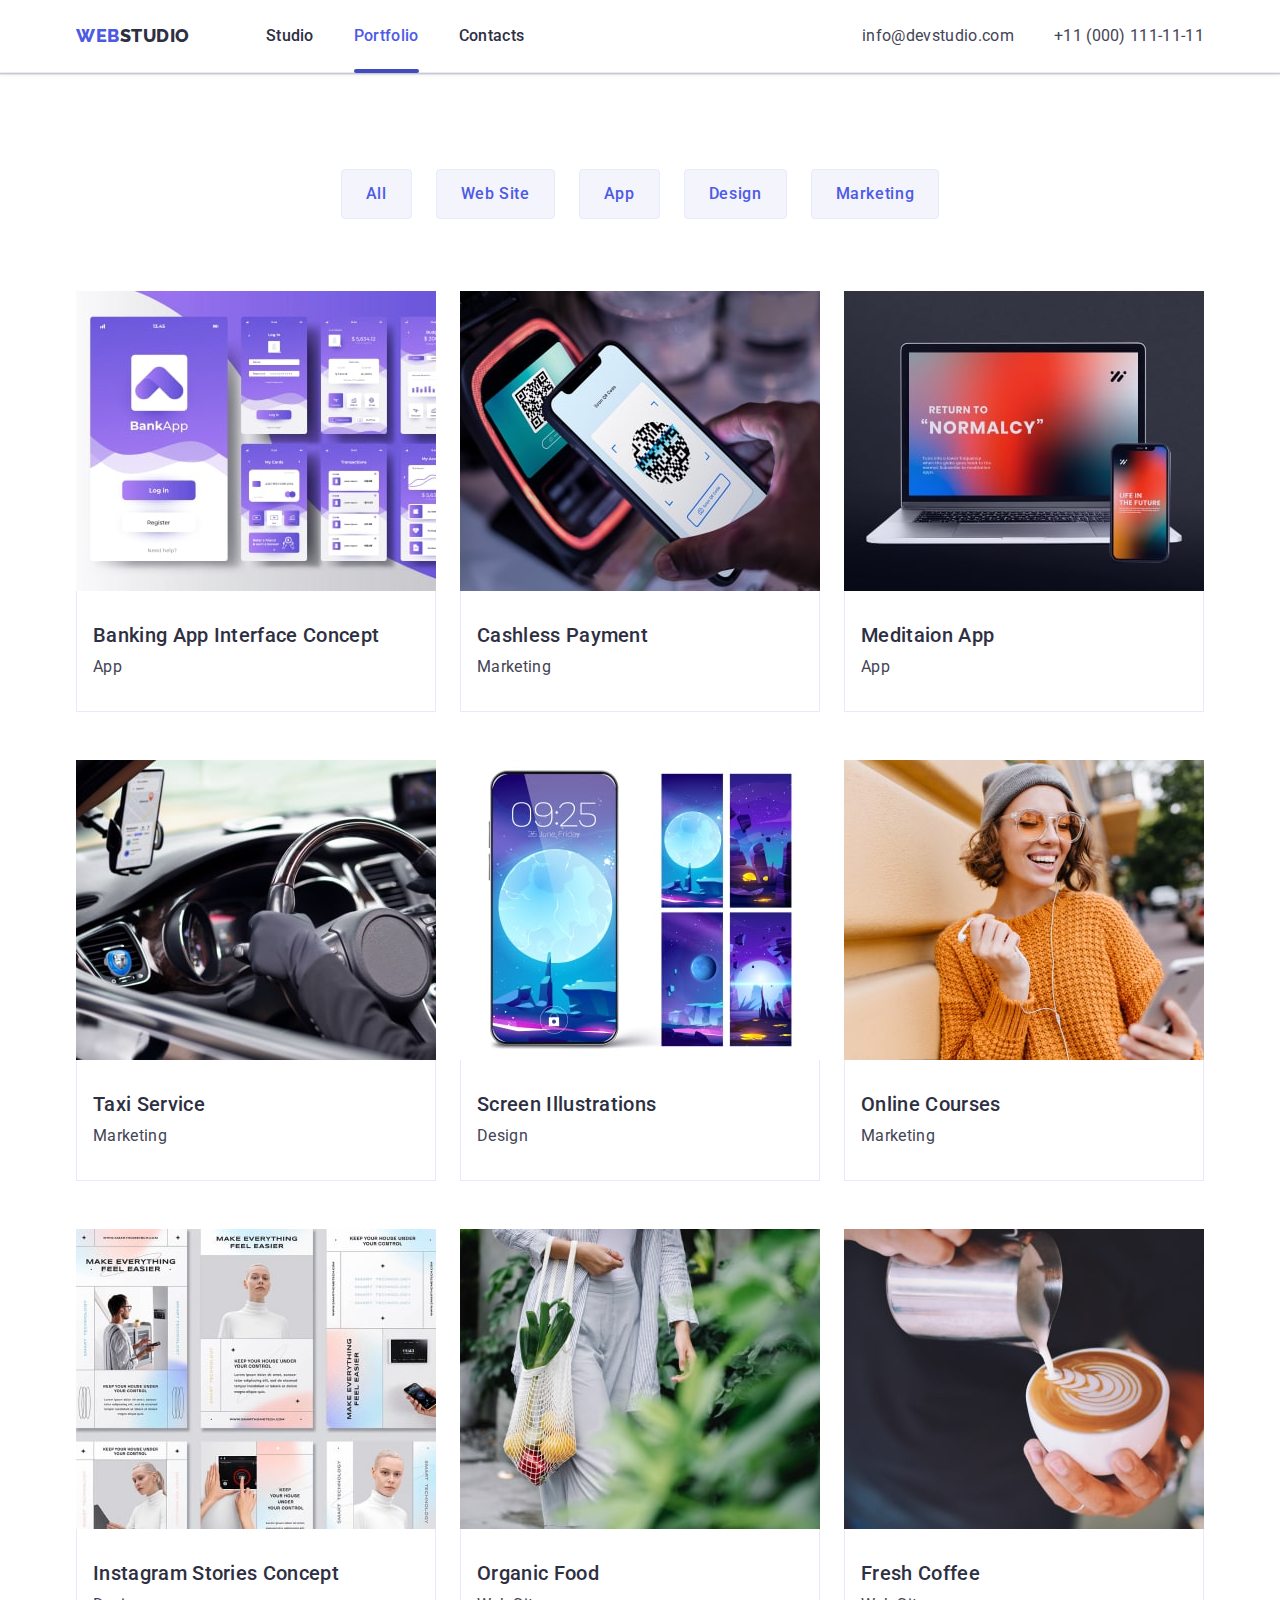
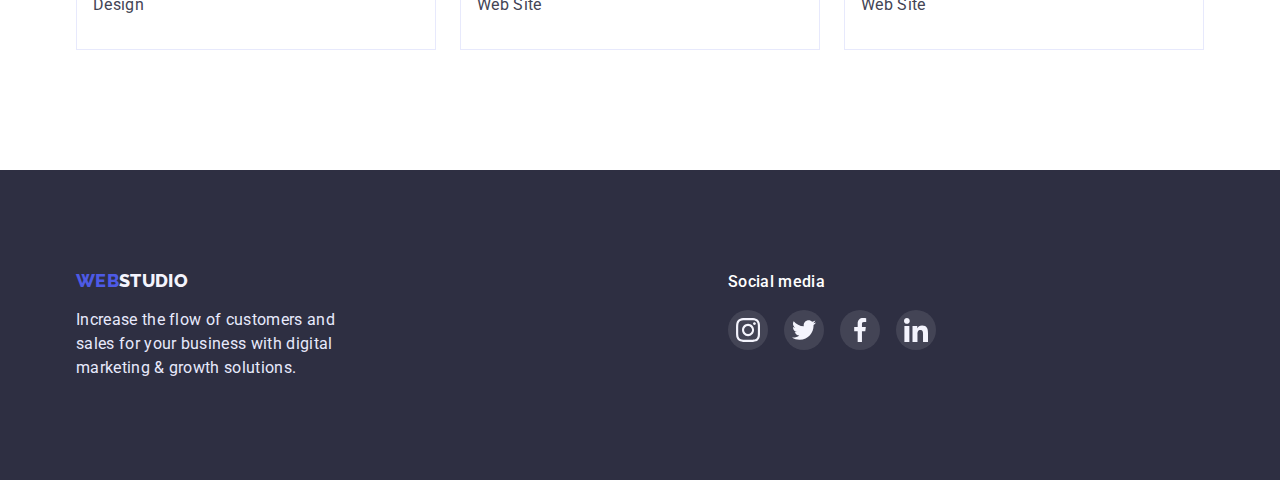
==== portfolio.html @ a4c5fa9a "Initial commit" ====
<!DOCTYPE html>
<html lang="en">

<head>
    <meta charset="UTF-8">
    <meta http-equiv="X-UA-Compatible" content="IE=edge">
    <meta name="viewport" content="width=device-width, initial-scale=1.0">
    <title>Portfolio</title>
    <link rel="preconnect" href="https://fonts.googleapis.com">
    <link rel="preconnect" href="https://fonts.gstatic.com" crossorigin>
    <link
        href="https://fonts.googleapis.com/css2?family=Raleway:wght@800&family=Roboto:wght@400;500;700;900&display=swap"
        rel="stylesheet">
    <link rel="stylesheet"
        href="https://cdnjs.cloudflare.com/ajax/libs/modern-normalize/1.1.0/modern-normalize.min.css">
    <link rel="stylesheet" href="./css/styles.css">
</head>

<body>
    <!-- Header -->
    <header class="header">
        <div class="conteiner page-headrer-conteiner">
            <nav class="header-navigation"><a class="link header-logo" href="./index.html"><span
                        class="first-logo">Web</span><span class="second-logo">Studio</span></a>
                <ul class="list header-list">
                    <li><a class="link header-link" href="./index.html">Studio</a></li>
                    <li><a class="link header-link current" href="">Portfolio</a></li>
                    <li><a class="link header-link" href="">Contacts</a></li>
                </ul>
            </nav>
            <address>
                <ul class="list contacts page-address-conteiner">
                    <li><a class="link contacts-mail" href="mailto:info@devstudio.com">info@devstudio.com</a></li>
                    <li><a class="link contacts-tel" href="tel:+110001111111">+11 (000) 111-11-11</a></li>

                </ul>
            </address>
        </div>
    </header>
    <!-- /Header -->

    <main>
        <section class="section-portfolio">
            <div class="conteiner">
                <h1 class="visually-hidden">Portfolio</h1>

                <!-- Navigation filter -->
                <ul class="list filter-list">
                    <li><button class="filter-btn btn-activ" type="button">All</button></li>
                    <li><button class="filter-btn" type="button">Web Site</button></li>
                    <li><button class="filter-btn" type="button">App</button></li>
                    <li><button class="filter-btn" type="button">Design</button></li>
                    <li><button class="filter-btn" type="button">Marketing</button></li>
                </ul>

                <!-- /Navigation filter -->

                <!-- Portfolio -->


                <ul class="list cards-wrapper">
                    <li>
                        <a class="link link-wrapper" href="">
                            <div class="link-wrapper-overley"> <img src="./images/portfolio1.jpg"
                                    alt="Banking App Interface " width="360" height="300">
                                <p class="overley">14 Stylish and User-Friendly App Design Concepts · Task Manager App ·
                                    Calorie Tracker
                                    App · Exotic Fruit Ecommerce App · Cloud Storage App</p>
                            </div>

                            <div class="border">
                                <h2 class="title-list">Banking App Interface Concept</h2>
                                <p class="text-list">App</p>

                            </div>
                        </a>
                    </li>
                    <li>
                        <a class="link link-wrapper" href="">
                            <div class="link-wrapper-overley"> <img src="./images/portfolio2.jpg" alt="Cashless Payment"
                                    width="360" height="300">
                                <p class="overley">14 Stylish and User-Friendly App Design Concepts · Task Manager App ·
                                    Calorie Tracker
                                    App · Exotic Fruit Ecommerce App · Cloud Storage App</p>
                            </div>
                            <div class="border">
                                <h2 class="title-list">Cashless Payment</h2>
                                <p class="text-list">Marketing</p>

                            </div>
                        </a>
                    </li>
                    <li>
                        <a class="link link-wrapper" href="">
                            <div class="link-wrapper-overley"> <img src="./images/portfolio3.jpg" alt="Meditaion App"
                                    width="360" height="300">
                                <p class="overley">14 Stylish and User-Friendly App Design Concepts · Task Manager App ·
                                    Calorie Tracker
                                    App · Exotic Fruit Ecommerce App · Cloud Storage App</p>
                            </div>
                            <div class="border">
                                <h2 class="title-list">Meditaion App</h2>
                                <p class="text-list">App</p>

                            </div>
                        </a>
                    </li>
                    <li>
                        <a class="link link-wrapper" href="">
                            <div class="link-wrapper-overley"> <img src="./images/portfolio4.jpg" alt="Taxi Service"
                                    width="360" height="300">
                                <p class="overley">14 Stylish and User-Friendly App Design Concepts · Task Manager App ·
                                    Calorie Tracker
                                    App · Exotic Fruit Ecommerce App · Cloud Storage App</p>
                            </div>
                            <div class="border">
                                <h2 class="title-list">Taxi Service</h2>
                                <p class="text-list">Marketing</p>

                            </div>
                        </a>
                    </li>
                    <li>
                        <a class="link link-wrapper" href="">
                            <div class="link-wrapper-overley"> <img src="./images/portfolio5.jpg"
                                    alt="Screen Illustrations" width="360" height="300">
                                <p class="overley">14 Stylish and User-Friendly App Design Concepts · Task Manager App ·
                                    Calorie Tracker
                                    App · Exotic Fruit Ecommerce App · Cloud Storage App</p>
                            </div>
                            <div class="border">
                                <h2 class="title-list">Screen Illustrations</h2>
                                <p class="text-list">Design</p>

                            </div>
                        </a>
                    </li>
                    <li>
                        <a class="link link-wrapper" href="">
                            <div class="link-wrapper-overley"> <img src="./images/portfolio6.jpg" alt="Online Courses"
                                    width="360" height="300">
                                <p class="overley">14 Stylish and User-Friendly App Design Concepts · Task Manager App ·
                                    Calorie Tracker
                                    App · Exotic Fruit Ecommerce App · Cloud Storage App</p>
                            </div>
                            <div class="border">
                                <h2 class="title-list">Online Courses</h2>
                                <p class="text-list">Marketing</p>

                            </div>
                        </a>
                    </li>
                    <li>
                        <a class="link link-wrapper" href="">
                            <div class="link-wrapper-overley"> <img src="./images/portfolio7.jpg"
                                    alt="Instagram Stories Concept" width="360" height="300">
                                <p class="overley">14 Stylish and User-Friendly App Design Concepts · Task Manager App ·
                                    Calorie Tracker
                                    App · Exotic Fruit Ecommerce App · Cloud Storage App</p>
                            </div>
                            <div class="border">
                                <h2 class="title-list">Instagram Stories Concept</h2>
                                <p class="text-list">Design</p>

                            </div>
                        </a>
                    </li>
                    <li>
                        <a class="link link-wrapper" href="">
                            <div class="link-wrapper-overley"> <img src="./images/portfolio8.jpg" alt="Organic Food"
                                    width="360" height="300">
                                <p class="overley">14 Stylish and User-Friendly App Design Concepts · Task Manager App ·
                                    Calorie Tracker
                                    App · Exotic Fruit Ecommerce App · Cloud Storage App</p>
                            </div>
                            <div class="border">
                                <h2 class="title-list">Organic Food</h2>
                                <p class="text-list">Web Site</p>

                            </div>
                        </a>
                    </li>
                    <li>
                        <a class="link link-wrapper" href="">
                            <div class="link-wrapper-overley"><img src="./images/portfolio9.jpg" alt="Fresh Coffee"
                                    width="360" height="300">
                                <p class="overley">14 Stylish and User-Friendly App Design Concepts · Task Manager App ·
                                    Calorie Tracker
                                    App · Exotic Fruit Ecommerce App · Cloud Storage App</p>
                            </div>
                            <div class="border">
                                <h2 class="title-list">Fresh Coffee</h2>
                                <p class="text-list">Web Site</p>

                            </div>
                        </a>
                    </li>
                </ul>
            </div>
        </section>

    </main>

    <!-- footer -->
    <footer class="footer">
        <div class="conteiner footer-box">
            <div class="conteiner footer-conteiner">
                <a class="link footer-link" href="./index.html"><span class="first-logo">Web</span>Studio</a>
                <p class="footer-text">Increase the flow of customers and sales for your business with digital marketing
                    &
                    growth solutions.</p>
            </div>


            <div class="conteiner social-section">

                <h4 class="social-text">Social media</h4>

                <ul class="list social-list">
                    <li><a class="social-link social-item" href=""><svg width="24" height="24">
                                <use href="./images/symbol-defs.svg#icon-instagram"></use>
                            </svg></a></li>
                    <li><a class="social-link social-item" href=""><svg width="24" height="24">
                                <use href="./images/symbol-defs.svg#icon-twitter"></use>
                            </svg></a></li>
                    <li><a class="social-link social-item" href=""><svg width="24" height="24">
                                <use href="./images/symbol-defs.svg#icon-facebook"></use>
                            </svg></a></li>
                    <li><a class="social-link social-item" href=""><svg width="24" height="24">
                                <use href="./images/symbol-defs.svg#icon-linkedin"></use>
                            </svg></a></li>
                </ul>

            </div>
        </div>
    </footer>
    <!-- /footer -->

</body>

</html>
---- css/styles.css ----
:root {
    --primery-text-color: #434455;
    --title-text-color: #2E2F42;
    --accent-color: #4D5AE5;
    --second-accent-color: #404BBF;
    --o-transition: 250ms cubic-bezier(0.4, 0, 0.2, 1);
}

body {
    font-family: 'Roboto', sans-serif;
    font-size: 16px;
    line-height: 1.5;
    letter-spacing: 0.02em;
    background-color: #ffffff;
    color: var(--primery-text-color);
}

.conteiner {
    max-width: 1158px;
    padding: 0 15px;
    margin: 0 auto;
}

.section {
    padding-top: 120px;
    padding-bottom: 120px;

}


/* -----------------Сброс--------------- */

h1,
h2,
h3,
h4,
p,
ul {
    margin-top: 0;
    margin-bottom: 0;
}

ul {
    padding-left: 0;
}

img {
    display: block;
    max-width: 100%;
    height: auto;
}

.list {
    list-style: none;
}

.link {
    text-decoration: none;
    font-style: normal;
}



/*------------------Header------------------ */
.header {
    padding-top: 24px;
    padding-bottom: 24px;
    border-bottom: 1px solid #E7E9FC;
    box-shadow: 0px 2px 1px rgba(46, 47, 66, 0.08), 0px 1px 1px rgba(46, 47, 66, 0.16), 0px 1px 6px rgba(46, 47, 66, 0.08);
}

.page-headrer-conteiner {
    display: flex;
    align-items: center;
    justify-content: space-between;
}


.header-logo {
    text-transform: uppercase;
    font-family: 'Raleway';
    font-weight: 800;
    font-size: 18px;
    line-height: 1.3;
    letter-spacing: 0.03em;

    margin-right: 76px;
}

.header-navigation {
    color: var(--title-text-color);
    font-weight: 500;

    display: flex;
}


.header-link {
    transition: color var(--second-accent-color);
}
.second-logo {
    color: var(--title-text-color);
}

.page-address-conteiner {
    display: flex;
    align-items: center;
    gap: 40px;

}


.contacts-mail,
.contacts-tel {
    color: var(--primery-text-color);
    transition: color var(--o-transition);
}

.header-logo:hover,
.header-logo:focus,
.header-link:hover,
.header-link:focus,
.contacts-mail:hover,
.contacts-mail:focus,
.contacts-tel:hover,
.contacts-tel:focus {
    color: var(--second-accent-color);
}

.header-list {
    display: flex;
    gap: 40px;
    align-items: center;

}

.header-link {
    font-weight: 500;
    color: var(--title-text-color);
    transition: color var(--o-transition);
}



.first-logo,
.current {
    color: var(--accent-color);

}

.current {
    position: relative;

}

.current::after {
    position: absolute;
    left: 0;
    margin-top: 21px;

    content: '';
    display: block;
    width: 100%;
    height: 4px;
    background-color: var(--second-accent-color);
    border-radius: 2px;

}

/* -----------------Hero--------------- */
.hero {
    background-color: #2E2F42;
    text-align: center;
    padding-top: 188px;
    padding-bottom: 188px;
    background-image: linear-gradient(rgba(46, 47, 66, 0.7), rgba(46, 47, 66, 0.7)), url('../images/people-office.jpg');
    background-repeat: no-repeat;
    background-position: center;
    background-size: cover;
}

.hero-title {
    display: flex;
    font-weight: 700;
    font-size: 56px;
    line-height: 1.08;
    text-align: center;
    color: #ffffff;

    margin-left: auto;
    margin-right: auto;


    width: 496px;
    margin-bottom: 48px;
    padding: 188px auto 292px auto;
}

.hero-btn {
    cursor: pointer;
    font-family: inherit;
    font-size: 16px;
    line-height: 1.5;
    font-weight: 500;
    letter-spacing: 0.04em;
    background-color: var(--accent-color);
    color: #ffffff;

    border-radius: 4px;
    border: 0;

    display: block;
    margin: 0 auto;

    padding: 16px 32px;
    transition: background-color var(--o-transition);
}

.hero-btn:hover,
.hero-btn:focus,
.filter-btn:hover,
.filter-btn:focus {
    background-color: var(--second-accent-color);
}

/* --------------------Advantages ---------------------*/
.svg-conteiner {
    padding: 0;
    border: none;
    border-radius: 4px;
    margin-bottom: 8px;
    height: 112px;
    display: flex;
    align-items: center;
    justify-content: center;
    background: #F4F4FD;
}

.section-title {
    color: var(--title-text-color);
    font-weight: 700;
    font-size: 36px;
    line-height: 1.1;
    text-align: center;
    text-transform: capitalize;
    margin-bottom: 72px;
}

.advantages-bottom {
    padding-bottom: 0;
}

.section-list {
    display: flex;
    gap: 24px;
}


.visually-hidden {
    position: absolute;
    width: 1px;
    height: 1px;
    margin: -1px;
    border: 0;
    padding: 0;
    white-space: nowrap;
    clip-path: inset(100%);
    clip: rect(0 0 0 0);
    overflow: hidden;
}

.title-list {
    font-weight: 500;
    font-size: 20px;
    line-height: 1.2;
    color: var(--title-text-color);
}

.text-list {
    color: var(--primery-text-color);

}

.text-item {
    margin-bottom: 8px;
}



/*-----------------Our Team-------------------*/
.team {
    background-color: #F4F4FD;


}

.bgr-color {
    width: 264px;
    background-color: #ffffff;
    background: #FFFFFF;
    box-shadow: 0px 1px 6px rgba(46, 47, 66, 0.08), 0px 1px 1px rgba(46, 47, 66, 0.16), 0px 2px 1px rgba(46, 47, 66, 0.08);
    border-radius: 0px 0px 4px 4px;

}

.team-conteiner {
    text-align: center;
    padding: 32px 0;

}

.title-list {
    margin-bottom: 8px;
}

.team-list {
    display: flex;
    flex-direction: row;
    justify-content: center;
    align-items: center;
    padding: 0px;

    gap: 24px;

}


.team-svg:hover {
    background-color: var(--second-accent-color);
}

.team-svg {
    border-radius: 50%;
    background-color: var(--accent-color);


    display: flex;
    align-items: center;
    justify-content: center;

    width: 40px;
    height: 40px;
    transition: background-color var(--o-transition);
}

.customers-section {
    padding-top: 130px;
    padding-bottom: 120px;
}

.customers-conteiner {
    width: 1128px;
    height: 200px;
}

.list-customers {
    display: flex;
    flex-direction: row;
    padding: 0px;
    gap: 24px;
}

.logo-item {
    width: 168px;
    height: 88px;
}

.logo-customers {
    display: flex;
    justify-content: center;
    align-items: center;
    width: 100%;
    height: 100%;
    color: #8E8F99;

    border: 1px solid #8E8F99;
    border-radius: 4px;
    transition: color var(--o-transition),
        border-color var(--o-transition);
}

.logo-customers:hover,
.logo-customers:focus {
    border-color: var(--second-accent-color);
    color: var(--second-accent-color);

}



.logo-icon {
    fill: currentColor;
}

/* ---------------footer---------------- */

.footer {
    /* display: flex; */
    background-color: #2E2F42;
    padding-top: 100px;
    padding-bottom: 100px;

}

.footer-box {
    display: flex;
}


.footer-conteiner {
    padding: 0;
    margin: 0;
    margin-right: 120px;

}


.footer-link {
    font-family: 'Raleway';
    font-weight: 800;
    font-size: 18px;
    line-height: 1.16;
    color: #F4F4FD;
    text-transform: uppercase;
    margin-bottom: 16px;
    display: inline-block;

}

.footer-text {
    color: #E7E9FC;
    width: 264px;
}



.social-text {
    font-weight: 500;
    line-height: 24px;
    line-height: 1.5;
    color: #FFFFFF;
    margin-bottom: 16px;
}


.social-list {
    display: flex;
    padding: 0px;
    gap: 16px;


}

.social-item {
    border-radius: 50%;
    background: rgba(255, 255, 255, 0.1);
}

.social-link {
    display: flex;
    align-items: center;
    justify-content: center;

    width: 40px;
    height: 40px;
    transition: background var(--o-transition);
}


.social-item:hover {
    background: #31D0AA;
}

/* ----------------Navigation filter----------------- */

.section-portfolio {
    padding-top: 96px;
    padding-bottom: 120px;
}

.filter-list {
    display: flex;
    margin-bottom: 72px;
    justify-content: center;
    gap: 24px;


}


.filter-btn {
    cursor: pointer;
    font-weight: 500;
    font-size: 16px;
    line-height: 1.5;
    display: flex;
    align-items: center;
    text-align: center;
    letter-spacing: 0.04em;
    color: var(--accent-color);
    background: #F4F4FD;
    padding: 12px 24px;



    border: 1px solid #E7E9FC;
    border-radius: 4px;

    transition: color var(--o-transition),
        background-color var(--o-transition),
        border-color var(--o-transition),
        box-shadow var(--o-transition);

}

.filter-btn:hover,
.filter-btn:focus {
    color: #ffffff;
    background-color: var(--second-accent-color);


    border-color: var(--second-accent-color);
    box-shadow: 0px 3px 1px rgba(0, 0, 0, 0.1), 0px 2px 1px rgba(0, 0, 0, 0.08), 0px 2px 2px rgba(0, 0, 0, 0.12);
}

/* -------------Card-Wrapper------------- */

.cards-wrapper {
    display: flex;
    flex-wrap: wrap;
    gap: 48px;
    column-gap: 24px;
}

.link-wrapper-overley {
    position: relative;
    overflow: hidden;
}

.overley {
    position: absolute;
    left: 0;
    top: 0;
    width: 100%;
    height: 100%;
    transform: translate(0, 100%);
    transition: transform 250ms cubic-bezier(0.4, 0, 0.2, 1);
    font-weight: 400;
    color: #F4F4FD;
    background-color: var(--second-accent-color);

    padding: 40px 32px 164px;
}


.link-wrapper {
    display: block;
    transition: box-shadow var(--o-transition);

}

.link-wrapper:hover .overley,
.link-wrapper:focus .overley {
    transform: translate(0, 0);
}


.link-wrapper:hover,
.link-wrapper:focus {
    box-shadow: 0px 1px 6px rgba(46, 47, 66, 0.08), 0px 1px 1px rgba(46, 47, 66, 0.16), 0px 2px 1px rgba(46, 47, 66, 0.08);

}


.border {
    background: #FFFFFF;
    border: 1px solid #E7E9FC;
    border-top: 0;
    padding: 32px 16px;

}

/* ------------------------modal------------------------ */
.backdrop {
    position: fixed;
    top: 0;
    left: 0;
    z-index: 100;
    width: 100%;
    height: 100%;
    background-color: rgba(46, 47, 66, 0.4);

    transition: opacity var(--o-transition),
        visibility var(--o-transition);
}

.modal {
    position: absolute;

    left: 50%;
    top: 50%;
    transform: translate(-50%, -50%);
    width: 408px;
    height: 576px;

    background: #FCFCFC;
    box-shadow: 0px 1px 1px rgba(0, 0, 0, 0.14), 0px 1px 3px rgba(0, 0, 0, 0.12), 0px 2px 1px rgba(0, 0, 0, 0.2);
    border-radius: 4px;
}

.modal-close-btn {
    position: absolute;
    top: 24px;
    right: 24px;
    display: flex;
    justify-content: center;
    align-items: center;
    width: 24px;
    height: 24px;
    border-radius: 50%;
    background-color: transparent;
    background: #E7E9FC;
    color: var(--title-text-color);
    border: 1px solid rgba(0, 0, 0, 0.1);
    padding: 0;

    transition: fill var(--o-transition),
        background var(--o-transition);
}

.modal-close-btn:hover,
.modal-close-btn:focus {

    fill: #FFFFFF;
    background: var(--second-accent-color);

}

.backdrop.is-hidden {
    opacity: 0;
    visibility: hidden;
    pointer-events: none;
}
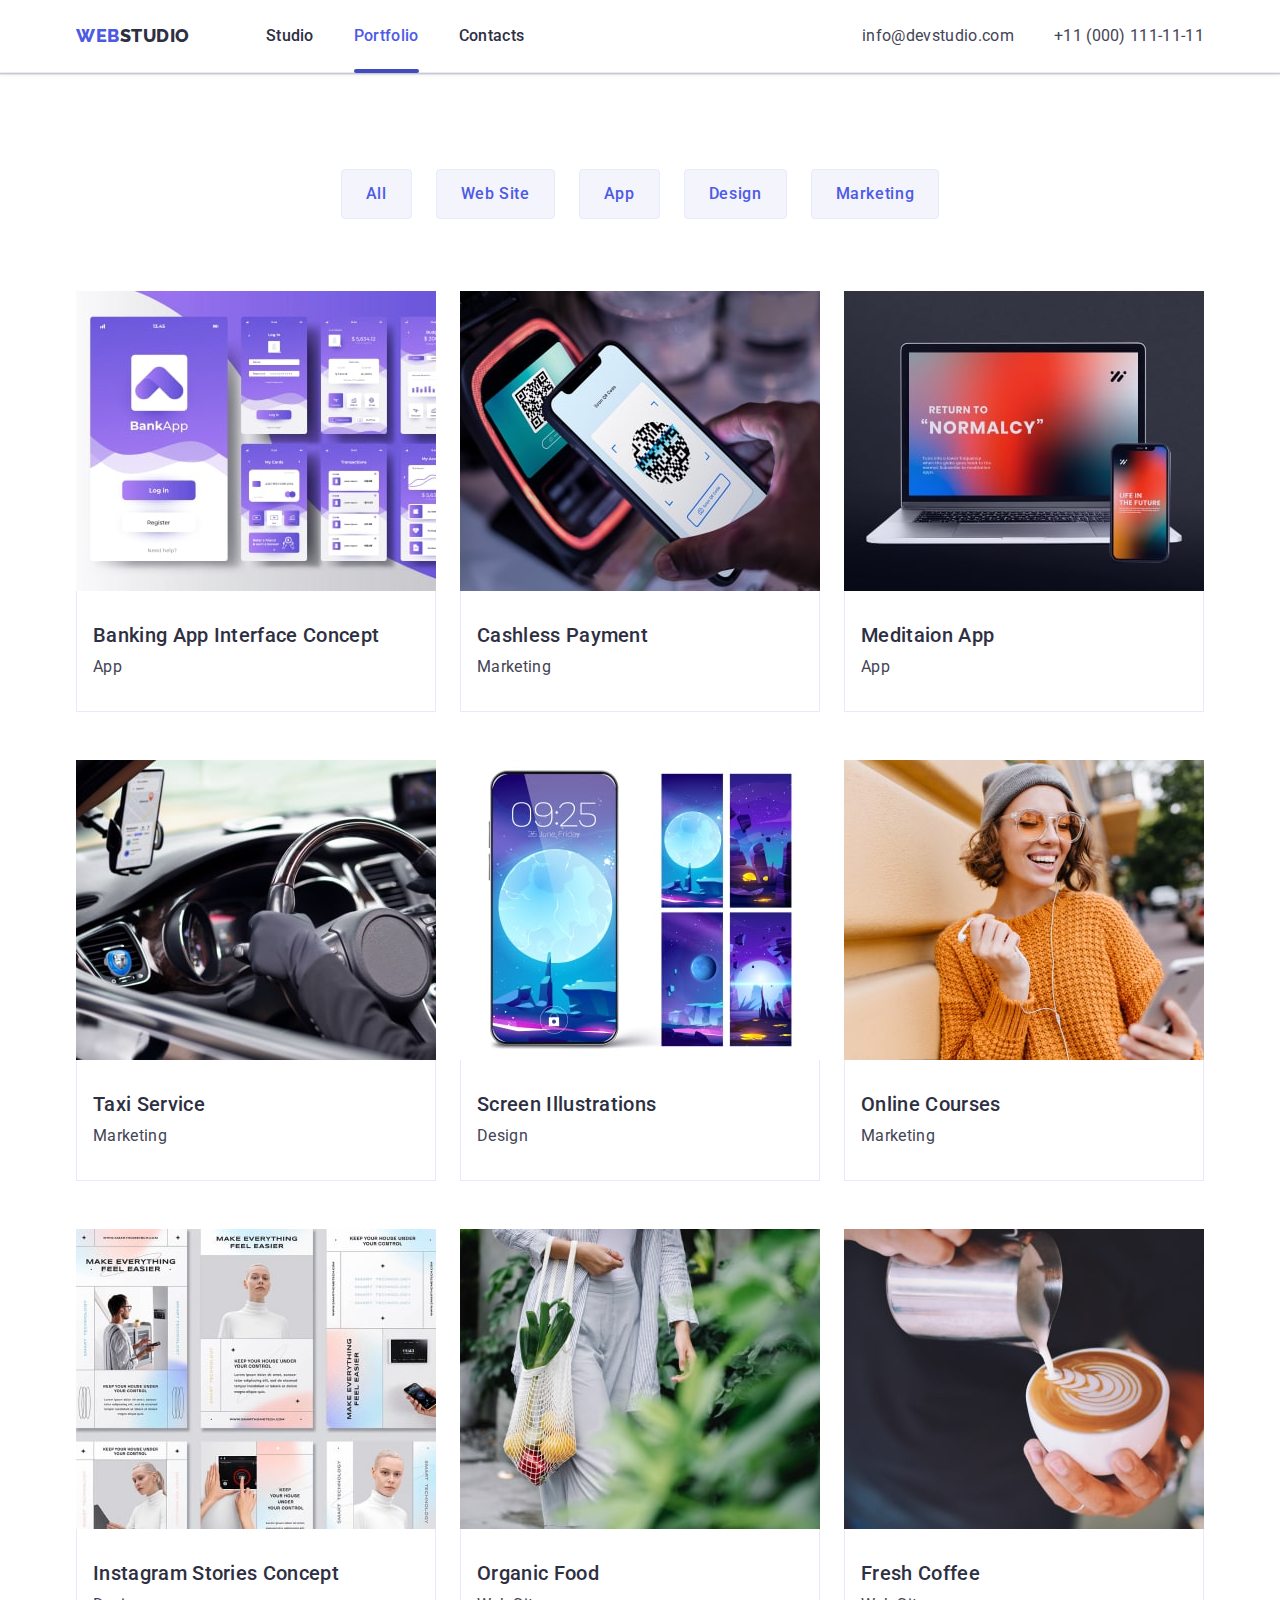
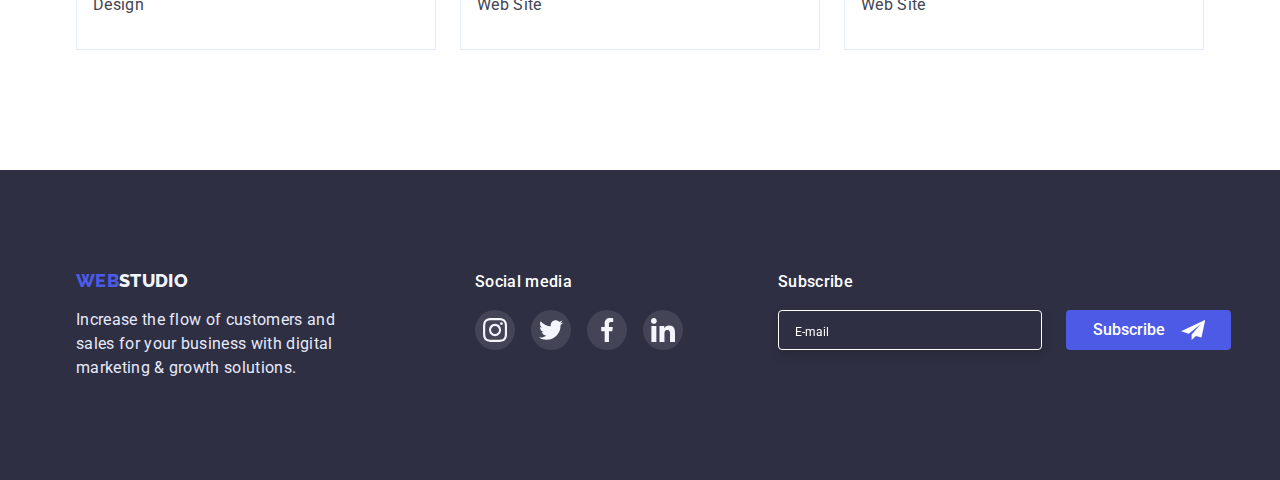
==== commit bccd2ddd: "Part HW-6" ====
--- a/portfolio.html
+++ b/portfolio.html
@@ -232,6 +232,23 @@
                 </ul>
 
             </div>
+            
+            <div class="form-conteiner">
+                <form>
+                    <h4 class="social-text">Subscribe</h4>
+
+                    <div  class="form-list">
+                        <input class="form-input" type="email" name="email" placeholder="E-mail" aria-label="Email" />
+
+                        <button class="form-btn" type="submit">Subscribe
+                            <svg width="24" height="24">
+                                <use href="./images/symbol-defs.svg#icon-plane"></use>
+                            </svg>
+                        </button>
+                    </div>
+
+                </form>
+            </div>
         </div>
     </footer>
     <!-- /footer -->
--- a/css/styles.css
+++ b/css/styles.css
@@ -98,6 +98,7 @@
 .header-link {
     transition: color var(--second-accent-color);
 }
+
 .second-logo {
     color: var(--title-text-color);
 }
@@ -395,8 +396,8 @@
 /* ---------------footer---------------- */
 
 .footer {
-    /* display: flex; */
-    background-color: #2E2F42;
+
+    background-color: var(--title-text-color);
     padding-top: 100px;
     padding-bottom: 100px;
 
@@ -469,6 +470,53 @@
 
 .social-item:hover {
     background: #31D0AA;
+}
+
+.form-conteiner {
+
+    margin-left: 80px;
+    width: 453px;
+}
+
+.form-list {
+    display: flex;
+
+}
+
+.form-input {
+    width: 264px;
+    height: 40px;
+    padding: 8px 16px;
+    color: #FFFFFF;
+    background-color: var(--title-text-color);
+    border: 1px solid #FFFFFF;
+    filter: drop-shadow(0px 4px 4px rgba(0, 0, 0, 0.15));
+    border-radius: 4px;
+    margin-right: 24px;
+}
+.form-input::placeholder{
+    font-size: 12px;
+    font-weight: 400;
+    color: #FFFFFF; 
+}
+
+.form-btn {
+    cursor: pointer;
+    display: flex;
+    width: 165px;
+    height: 40px;
+
+    justify-content: center;
+    align-items: center;
+    padding: 8px 24px;
+    gap: 16px;
+
+
+    font-weight: 500;
+    color: #FFFFFF;
+    background: var(--accent-color);
+    border: 0;
+    border-radius: 4px;
 }
 
 /* ----------------Navigation filter----------------- */
@@ -640,4 +688,44 @@
     opacity: 0;
     visibility: hidden;
     pointer-events: none;
+}
+
+.form {
+    width: 360px;
+    margin-left: auto;
+    margin-right: auto;
+}
+
+.form-text {
+    color: var(--title-text-color);
+    font-weight: 500;
+    margin-top: 72px;
+    margin-bottom: 16px;
+}
+
+.form-field {
+    display: flex;
+    flex-direction: column;
+
+    margin-bottom: 8px;
+}
+
+.form-field label {
+    margin-bottom: 4px;
+}
+
+.form-field input {
+    margin: 0;
+    padding: 8px 16px;
+    border: 1px solid #2E2F42;
+    border-radius: 4px;
+}
+
+
+.comment textarea {
+    width: 100%;
+    height: 120px;
+    padding: 8px 16px;
+    border: 1px solid #2E2F42;
+    border-radius: 4px;
 }